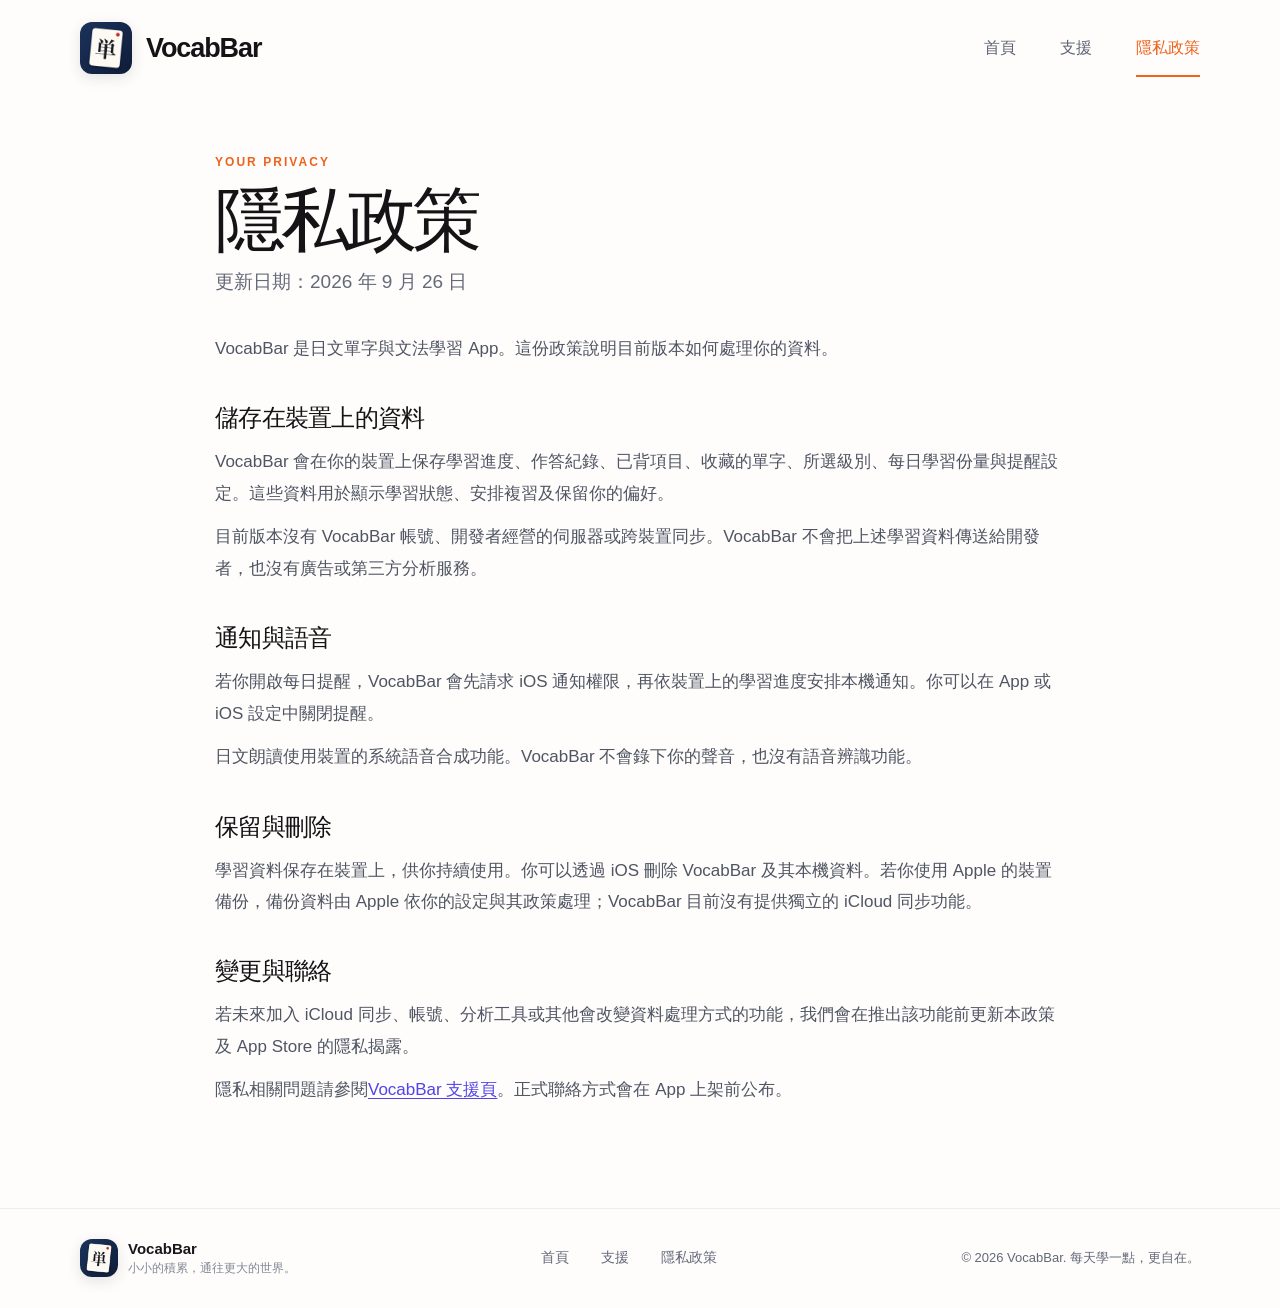
==== privacy.html @ 60f8bab7 "feat(site): add VocabBar public website" ====
<!doctype html>
<html lang="zh-Hant">
<head>
  <meta charset="utf-8">
  <meta name="viewport" content="width=device-width, initial-scale=1">
  <meta name="theme-color" content="#fffaf5">
  <meta name="description" content="VocabBar 隱私政策：了解學習資料、通知與語音如何處理。">
  <title>隱私政策｜VocabBar</title>
  <link rel="icon" href="assets/icon.png" type="image/png">
  <link rel="stylesheet" href="styles.css">
</head>
<body>
  <header class="site-header wrap"><a class="brand" href="./" aria-label="VocabBar 首頁"><img src="assets/icon.png" width="52" height="52" alt=""><span>VocabBar</span></a><nav class="desktop-nav" aria-label="主選單"><a href="./">首頁</a><a href="support.html">支援</a><a class="active" aria-current="page" href="privacy.html">隱私政策</a></nav><details class="mobile-nav"><summary aria-label="開啟選單"><span></span><span></span><span></span></summary><nav aria-label="主選單"><a href="./">首頁</a><a href="support.html">支援</a><a aria-current="page" href="privacy.html">隱私政策</a></nav></details></header>
  <main class="content-page wrap"><div class="page-heading"><span class="eyebrow">YOUR PRIVACY</span><h1>隱私政策</h1><p>更新日期：2026 年 9 月 26 日</p></div><article class="policy"><p>VocabBar 是日文單字與文法學習 App。這份政策說明目前版本如何處理你的資料。</p>
    <h2>儲存在裝置上的資料</h2><p>VocabBar 會在你的裝置上保存學習進度、作答紀錄、已背項目、收藏的單字、所選級別、每日學習份量與提醒設定。這些資料用於顯示學習狀態、安排複習及保留你的偏好。</p><p>目前版本沒有 VocabBar 帳號、開發者經營的伺服器或跨裝置同步。VocabBar 不會把上述學習資料傳送給開發者，也沒有廣告或第三方分析服務。</p>
    <h2>通知與語音</h2><p>若你開啟每日提醒，VocabBar 會先請求 iOS 通知權限，再依裝置上的學習進度安排本機通知。你可以在 App 或 iOS 設定中關閉提醒。</p><p>日文朗讀使用裝置的系統語音合成功能。VocabBar 不會錄下你的聲音，也沒有語音辨識功能。</p>
    <h2>保留與刪除</h2><p>學習資料保存在裝置上，供你持續使用。你可以透過 iOS 刪除 VocabBar 及其本機資料。若你使用 Apple 的裝置備份，備份資料由 Apple 依你的設定與其政策處理；VocabBar 目前沒有提供獨立的 iCloud 同步功能。</p>
    <h2>變更與聯絡</h2><p>若未來加入 iCloud 同步、帳號、分析工具或其他會改變資料處理方式的功能，我們會在推出該功能前更新本政策及 App Store 的隱私揭露。</p><p>隱私相關問題請參閱<a href="support.html">VocabBar 支援頁</a>。正式聯絡方式會在 App 上架前公布。</p>
  </article></main>
  <footer class="site-footer"><div class="wrap footer-inner"><div class="footer-brand"><img src="assets/icon.png" width="38" height="38" alt=""><div><strong>VocabBar</strong><small>小小的積累，通往更大的世界。</small></div></div><nav aria-label="頁尾選單"><a href="./">首頁</a><a href="support.html">支援</a><a href="privacy.html">隱私政策</a></nav><small>© 2026 VocabBar. 每天學一點，更自在。</small></div></footer>
</body>
</html>
---- styles.css ----
:root{font-family:-apple-system,BlinkMacSystemFont,"Noto Sans TC","PingFang TC","Microsoft JhengHei",sans-serif;color:#141417;background:#fffdfb;font-synthesis:none}*{box-sizing:border-box}html{scroll-behavior:smooth}body{margin:0;min-width:320px}a{color:inherit;text-decoration:none}a:focus-visible,summary:focus-visible{outline:3px solid #695cff;outline-offset:4px;border-radius:8px}.wrap{width:min(1120px,calc(100% - 48px));margin-inline:auto}.site-header{height:96px;display:flex;align-items:center;justify-content:space-between;position:relative;z-index:5}.brand{display:flex;align-items:center;gap:14px;font-size:27px;font-weight:800;letter-spacing:-.04em}.brand img,.footer-brand img{border-radius:12px;box-shadow:0 4px 14px #172e4b20}.desktop-nav{height:100%;display:flex;align-items:center;gap:44px;color:#5e6473;font-size:16px}.desktop-nav a{height:100%;display:flex;align-items:center;position:relative}.desktop-nav a:hover,.desktop-nav a.active{color:#ed631e}.desktop-nav a.active:after{content:"";position:absolute;bottom:19px;height:2px;background:#ed631e;left:0;right:0}.mobile-nav{display:none}.hero{min-height:515px;display:grid;grid-template-columns:1fr 1fr;align-items:center;gap:30px;position:relative}.hero:before{content:"";position:absolute;z-index:-1;width:520px;height:380px;left:-190px;top:35px;border-radius:48% 45% 42% 55%;background:radial-gradient(circle at center,#fff0df 0%,#fff8ef 55%,transparent 72%)}.hero-copy{padding:20px 0 36px 34px}.hero h1{font-size:clamp(48px,5.6vw,76px);line-height:1.17;letter-spacing:-.07em;margin:0 0 22px;font-weight:850}.hero-copy p{font-size:clamp(18px,2vw,24px);color:#626674;margin:0 0 36px}.status{display:inline-flex;color:#db5918;background:#ffebda;border-radius:999px;padding:12px 21px;font-weight:700}.hero-art{height:430px;position:relative;display:flex;align-items:center;justify-content:center}.stack-card{width:min(90%,365px);height:365px;border-radius:28px;position:absolute}.stack-card--back{background:#fff3e9;border:1px solid #f8d8c4;transform:translate(17px,14px) rotate(7deg)}.stack-card--front{background:linear-gradient(145deg,#ffa96c 0%,#fa7e27 60%,#ed6518 100%);box-shadow:0 24px 42px #d46b2e30;transform:rotate(5deg);color:white;text-align:center;padding:38px 24px 22px;display:flex;flex-direction:column;align-items:center;overflow:hidden}.card-orb{position:absolute;right:-20px;top:-55px;width:145px;height:145px;border-radius:50%;background:#ffffff20}.card-level{font-size:16px}.card-kanji{font-family:"Yu Mincho","Hiragino Mincho ProN",serif;font-size:82px;line-height:1.2;margin-top:8px;font-weight:500}.card-reading{font-family:"Yu Mincho","Hiragino Mincho ProN",serif;font-size:25px}.card-meaning{font-size:18px;margin-top:3px}.example{width:100%;background:white;color:#16171b;border-radius:17px;margin-top:auto;padding:14px 17px;text-align:left;display:flex;flex-direction:column;gap:3px;box-shadow:0 4px 12px #d8672130}.example strong{font-size:19px}.example span{color:#686b74;font-size:16px}.quick-links{display:grid;grid-template-columns:1fr 1fr;gap:22px;padding-bottom:54px}.link-card{min-height:202px;border-radius:23px;padding:28px;display:flex;gap:24px;transition:transform .2s,box-shadow .2s}.link-card:hover{transform:translateY(-4px);box-shadow:0 12px 25px #2b264218}.link-card--support{background:linear-gradient(115deg,#fff7f0,#fff0e5)}.link-card--privacy{background:linear-gradient(115deg,#f3f4ff,#eaedff)}.link-card>span:last-child{display:flex;flex-direction:column;align-items:flex-start}.card-icon{flex:none;width:70px;height:70px;border-radius:20px;display:grid;place-items:center;color:white;font-size:31px;font-weight:800;line-height:1}.link-card--support .card-icon{background:linear-gradient(145deg,#ffaf74,#fa7830)}.link-card--privacy .card-icon{background:linear-gradient(145deg,#8476ff,#4b43ed)}.link-card strong{font-size:25px;line-height:1.3}.link-card small{font-size:17px;line-height:1.5;color:#5d6270;margin:9px 0 15px}.link-card em{font-size:17px;font-style:normal;font-weight:700;margin-top:auto}.link-card--support em{color:#e85f1b}.link-card--privacy em{color:#493de8}.site-footer{border-top:1px solid #ededee}.footer-inner{min-height:99px;display:flex;align-items:center;justify-content:space-between;gap:25px;color:#626879}.footer-brand{display:flex;align-items:center;gap:10px;color:#16171b}.footer-brand div{display:flex;flex-direction:column;gap:3px}.footer-brand strong{font-size:15px}.footer-brand small{font-size:12px;color:#818796}.site-footer nav{display:flex;gap:32px;font-size:14px}.site-footer nav a:hover{color:#ed631e}.footer-inner>small{font-size:13px}.content-page{max-width:850px;min-height:calc(100vh - 196px);padding-top:56px;padding-bottom:90px}.page-heading{margin-bottom:38px}.eyebrow{color:#ed631e;font-size:12px;font-weight:800;letter-spacing:.17em}.page-heading h1{font-size:clamp(48px,6vw,70px);letter-spacing:-.06em;margin:12px 0 10px;line-height:1.1}.page-heading p{font-size:19px;color:#646a79;margin:0}.faq-list{display:grid;gap:12px}.faq{border:1px solid #e5e6eb;border-radius:17px;background:linear-gradient(135deg,#fff,#fafafc);box-shadow:0 5px 16px #14141706}.faq summary{list-style:none;cursor:pointer;font-size:19px;font-weight:700;padding:23px 55px 23px 25px;position:relative}.faq summary::-webkit-details-marker{display:none}.faq summary:after{content:"⌄";position:absolute;right:25px;top:19px;font-size:27px;color:#656b77;transition:transform .2s}.faq[open] summary:after{transform:rotate(180deg)}.faq p{margin:0;padding:0 25px 24px;color:#5f6471;line-height:1.75}.contact-panel{display:flex;align-items:center;gap:22px;border:1px solid #d6dbff;background:linear-gradient(120deg,#f7f8ff,#fff);border-radius:17px;padding:25px;margin-top:24px}.contact-icon{width:54px;height:54px;flex:none;border-radius:14px;display:grid;place-items:center;background:#e7e9ff;font-size:27px}.contact-panel h2,.report-note h2{font-size:20px;margin:0 0 5px}.contact-panel p{color:#676c79;line-height:1.55;margin:0}.report-note{margin-top:46px}.report-note p,.policy p{line-height:1.85;color:#4f5563}.report-note a,.policy a{color:#5144e8;text-decoration:underline;text-underline-offset:3px}.policy{font-size:17px}.policy h2{font-size:24px;margin:38px 0 7px;letter-spacing:-.03em}.policy p{margin:12px 0}.sr-only{position:absolute;width:1px;height:1px;padding:0;margin:-1px;overflow:hidden;clip:rect(0,0,0,0);white-space:nowrap;border:0}@media(max-width:760px){.wrap{width:min(100% - 40px,550px)}.site-header{height:82px}.brand{font-size:22px;gap:10px}.brand img{width:42px;height:42px}.desktop-nav{display:none}.mobile-nav{display:block;position:relative}.mobile-nav summary{list-style:none;width:44px;height:44px;display:flex;flex-direction:column;justify-content:center;align-items:center;gap:6px;cursor:pointer}.mobile-nav summary::-webkit-details-marker{display:none}.mobile-nav summary span{width:22px;height:2px;background:#343a48;border-radius:2px}.mobile-nav nav{position:absolute;top:51px;right:0;min-width:170px;padding:7px;background:#fff;border:1px solid #e7e7ec;border-radius:15px;box-shadow:0 14px 28px #171b2b20;display:grid}.mobile-nav nav a{padding:12px 16px;border-radius:9px}.mobile-nav nav a:hover,.mobile-nav nav a[aria-current]{background:#fff0e5;color:#db5918}.hero{display:flex;flex-direction:column;align-items:stretch;gap:0;min-height:0}.hero-copy{padding:52px 0 0}.hero h1{font-size:clamp(48px,11vw,64px)}.hero-copy p{font-size:19px;line-height:1.5;margin-bottom:20px}.hero-art{height:430px}.stack-card{height:330px;width:min(77vw,330px)}.stack-card--front{padding:29px 21px 18px}.card-kanji{font-size:75px}.quick-links{grid-template-columns:1fr;gap:15px;padding-bottom:44px}.link-card{min-height:160px;padding:23px;gap:17px}.card-icon{width:58px;height:58px;font-size:26px;border-radius:16px}.link-card strong{font-size:20px}.link-card small{font-size:15px}.link-card em{font-size:15px}.footer-inner{padding:24px 0;flex-direction:column;align-items:flex-start;gap:20px}.site-footer nav{gap:22px}.content-page{padding-top:38px;padding-bottom:65px;min-height:0}.page-heading{margin-bottom:27px}.page-heading h1{font-size:52px}.page-heading p{font-size:18px}.faq summary{font-size:17px;padding:20px 50px 20px 18px}.faq summary:after{right:18px;top:15px}.faq p{padding:0 18px 20px;font-size:15px}.contact-panel{padding:17px;gap:15px}.contact-icon{width:48px;height:48px}.contact-panel p{font-size:14px}.policy{font-size:16px}.policy h2{font-size:22px}}@media(prefers-reduced-motion:reduce){html{scroll-behavior:auto}.link-card,.faq summary:after{transition:none}}
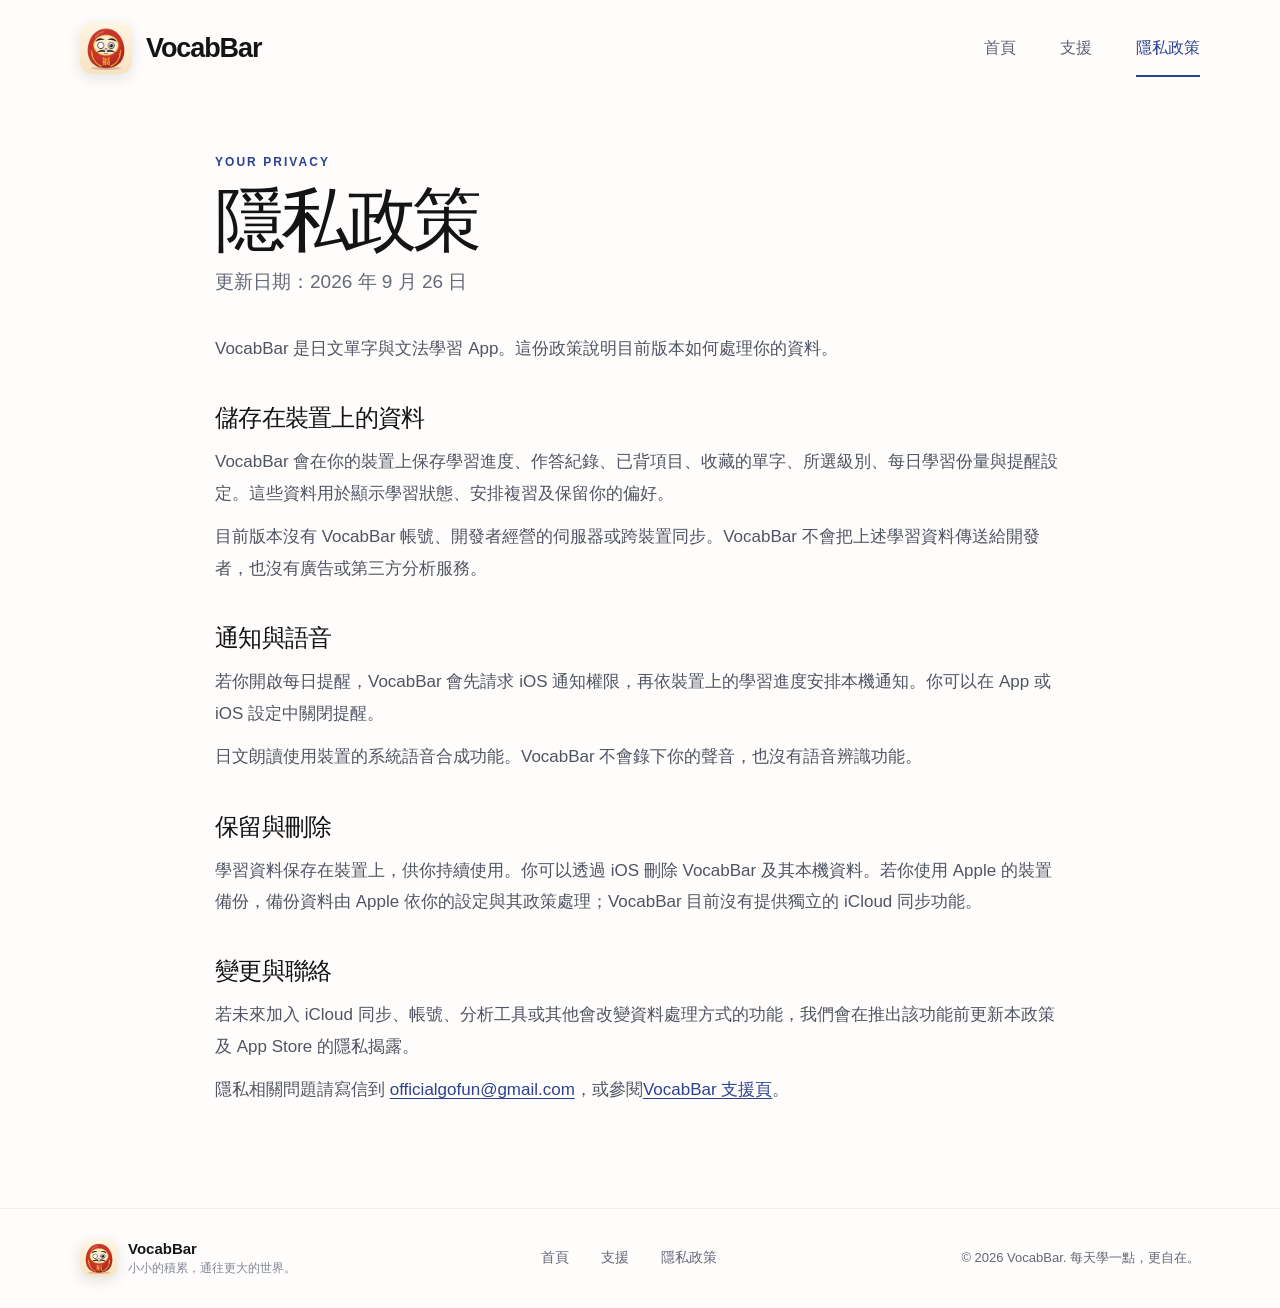
==== commit 03e4b1b6: "feat(site): add the support contact email Co-Authored-By: Claude Opus 5.5 <noreply@anthropic.com>" ====
--- a/privacy.html
+++ b/privacy.html
@@ -15,7 +15,7 @@
     <h2>儲存在裝置上的資料</h2><p>VocabBar 會在你的裝置上保存學習進度、作答紀錄、已背項目、收藏的單字、所選級別、每日學習份量與提醒設定。這些資料用於顯示學習狀態、安排複習及保留你的偏好。</p><p>目前版本沒有 VocabBar 帳號、開發者經營的伺服器或跨裝置同步。VocabBar 不會把上述學習資料傳送給開發者，也沒有廣告或第三方分析服務。</p>
     <h2>通知與語音</h2><p>若你開啟每日提醒，VocabBar 會先請求 iOS 通知權限，再依裝置上的學習進度安排本機通知。你可以在 App 或 iOS 設定中關閉提醒。</p><p>日文朗讀使用裝置的系統語音合成功能。VocabBar 不會錄下你的聲音，也沒有語音辨識功能。</p>
     <h2>保留與刪除</h2><p>學習資料保存在裝置上，供你持續使用。你可以透過 iOS 刪除 VocabBar 及其本機資料。若你使用 Apple 的裝置備份，備份資料由 Apple 依你的設定與其政策處理；VocabBar 目前沒有提供獨立的 iCloud 同步功能。</p>
-    <h2>變更與聯絡</h2><p>若未來加入 iCloud 同步、帳號、分析工具或其他會改變資料處理方式的功能，我們會在推出該功能前更新本政策及 App Store 的隱私揭露。</p><p>隱私相關問題請參閱<a href="support.html">VocabBar 支援頁</a>。正式聯絡方式會在 App 上架前公布。</p>
+    <h2>變更與聯絡</h2><p>若未來加入 iCloud 同步、帳號、分析工具或其他會改變資料處理方式的功能，我們會在推出該功能前更新本政策及 App Store 的隱私揭露。</p><p>隱私相關問題請寫信到 <a href="mailto:officialgofun@gmail.com">officialgofun@gmail.com</a>，或參閱<a href="support.html">VocabBar 支援頁</a>。</p>
   </article></main>
   <footer class="site-footer"><div class="wrap footer-inner"><div class="footer-brand"><img src="assets/icon.png" width="38" height="38" alt=""><div><strong>VocabBar</strong><small>小小的積累，通往更大的世界。</small></div></div><nav aria-label="頁尾選單"><a href="./">首頁</a><a href="support.html">支援</a><a href="privacy.html">隱私政策</a></nav><small>© 2026 VocabBar. 每天學一點，更自在。</small></div></footer>
 </body>
--- a/styles.css
+++ b/styles.css
@@ -1 +1,21 @@
-:root{font-family:-apple-system,BlinkMacSystemFont,"Noto Sans TC","PingFang TC","Microsoft JhengHei",sans-serif;color:#141417;background:#fffdfb;font-synthesis:none}*{box-sizing:border-box}html{scroll-behavior:smooth}body{margin:0;min-width:320px}a{color:inherit;text-decoration:none}a:focus-visible,summary:focus-visible{outline:3px solid #695cff;outline-offset:4px;border-radius:8px}.wrap{width:min(1120px,calc(100% - 48px));margin-inline:auto}.site-header{height:96px;display:flex;align-items:center;justify-content:space-between;position:relative;z-index:5}.brand{display:flex;align-items:center;gap:14px;font-size:27px;font-weight:800;letter-spacing:-.04em}.brand img,.footer-brand img{border-radius:12px;box-shadow:0 4px 14px #172e4b20}.desktop-nav{height:100%;display:flex;align-items:center;gap:44px;color:#5e6473;font-size:16px}.desktop-nav a{height:100%;display:flex;align-items:center;position:relative}.desktop-nav a:hover,.desktop-nav a.active{color:#ed631e}.desktop-nav a.active:after{content:"";position:absolute;bottom:19px;height:2px;background:#ed631e;left:0;right:0}.mobile-nav{display:none}.hero{min-height:515px;display:grid;grid-template-columns:1fr 1fr;align-items:center;gap:30px;position:relative}.hero:before{content:"";position:absolute;z-index:-1;width:520px;height:380px;left:-190px;top:35px;border-radius:48% 45% 42% 55%;background:radial-gradient(circle at center,#fff0df 0%,#fff8ef 55%,transparent 72%)}.hero-copy{padding:20px 0 36px 34px}.hero h1{font-size:clamp(48px,5.6vw,76px);line-height:1.17;letter-spacing:-.07em;margin:0 0 22px;font-weight:850}.hero-copy p{font-size:clamp(18px,2vw,24px);color:#626674;margin:0 0 36px}.status{display:inline-flex;color:#db5918;background:#ffebda;border-radius:999px;padding:12px 21px;font-weight:700}.hero-art{height:430px;position:relative;display:flex;align-items:center;justify-content:center}.stack-card{width:min(90%,365px);height:365px;border-radius:28px;position:absolute}.stack-card--back{background:#fff3e9;border:1px solid #f8d8c4;transform:translate(17px,14px) rotate(7deg)}.stack-card--front{background:linear-gradient(145deg,#ffa96c 0%,#fa7e27 60%,#ed6518 100%);box-shadow:0 24px 42px #d46b2e30;transform:rotate(5deg);color:white;text-align:center;padding:38px 24px 22px;display:flex;flex-direction:column;align-items:center;overflow:hidden}.card-orb{position:absolute;right:-20px;top:-55px;width:145px;height:145px;border-radius:50%;background:#ffffff20}.card-level{font-size:16px}.card-kanji{font-family:"Yu Mincho","Hiragino Mincho ProN",serif;font-size:82px;line-height:1.2;margin-top:8px;font-weight:500}.card-reading{font-family:"Yu Mincho","Hiragino Mincho ProN",serif;font-size:25px}.card-meaning{font-size:18px;margin-top:3px}.example{width:100%;background:white;color:#16171b;border-radius:17px;margin-top:auto;padding:14px 17px;text-align:left;display:flex;flex-direction:column;gap:3px;box-shadow:0 4px 12px #d8672130}.example strong{font-size:19px}.example span{color:#686b74;font-size:16px}.quick-links{display:grid;grid-template-columns:1fr 1fr;gap:22px;padding-bottom:54px}.link-card{min-height:202px;border-radius:23px;padding:28px;display:flex;gap:24px;transition:transform .2s,box-shadow .2s}.link-card:hover{transform:translateY(-4px);box-shadow:0 12px 25px #2b264218}.link-card--support{background:linear-gradient(115deg,#fff7f0,#fff0e5)}.link-card--privacy{background:linear-gradient(115deg,#f3f4ff,#eaedff)}.link-card>span:last-child{display:flex;flex-direction:column;align-items:flex-start}.card-icon{flex:none;width:70px;height:70px;border-radius:20px;display:grid;place-items:center;color:white;font-size:31px;font-weight:800;line-height:1}.link-card--support .card-icon{background:linear-gradient(145deg,#ffaf74,#fa7830)}.link-card--privacy .card-icon{background:linear-gradient(145deg,#8476ff,#4b43ed)}.link-card strong{font-size:25px;line-height:1.3}.link-card small{font-size:17px;line-height:1.5;color:#5d6270;margin:9px 0 15px}.link-card em{font-size:17px;font-style:normal;font-weight:700;margin-top:auto}.link-card--support em{color:#e85f1b}.link-card--privacy em{color:#493de8}.site-footer{border-top:1px solid #ededee}.footer-inner{min-height:99px;display:flex;align-items:center;justify-content:space-between;gap:25px;color:#626879}.footer-brand{display:flex;align-items:center;gap:10px;color:#16171b}.footer-brand div{display:flex;flex-direction:column;gap:3px}.footer-brand strong{font-size:15px}.footer-brand small{font-size:12px;color:#818796}.site-footer nav{display:flex;gap:32px;font-size:14px}.site-footer nav a:hover{color:#ed631e}.footer-inner>small{font-size:13px}.content-page{max-width:850px;min-height:calc(100vh - 196px);padding-top:56px;padding-bottom:90px}.page-heading{margin-bottom:38px}.eyebrow{color:#ed631e;font-size:12px;font-weight:800;letter-spacing:.17em}.page-heading h1{font-size:clamp(48px,6vw,70px);letter-spacing:-.06em;margin:12px 0 10px;line-height:1.1}.page-heading p{font-size:19px;color:#646a79;margin:0}.faq-list{display:grid;gap:12px}.faq{border:1px solid #e5e6eb;border-radius:17px;background:linear-gradient(135deg,#fff,#fafafc);box-shadow:0 5px 16px #14141706}.faq summary{list-style:none;cursor:pointer;font-size:19px;font-weight:700;padding:23px 55px 23px 25px;position:relative}.faq summary::-webkit-details-marker{display:none}.faq summary:after{content:"⌄";position:absolute;right:25px;top:19px;font-size:27px;color:#656b77;transition:transform .2s}.faq[open] summary:after{transform:rotate(180deg)}.faq p{margin:0;padding:0 25px 24px;color:#5f6471;line-height:1.75}.contact-panel{display:flex;align-items:center;gap:22px;border:1px solid #d6dbff;background:linear-gradient(120deg,#f7f8ff,#fff);border-radius:17px;padding:25px;margin-top:24px}.contact-icon{width:54px;height:54px;flex:none;border-radius:14px;display:grid;place-items:center;background:#e7e9ff;font-size:27px}.contact-panel h2,.report-note h2{font-size:20px;margin:0 0 5px}.contact-panel p{color:#676c79;line-height:1.55;margin:0}.report-note{margin-top:46px}.report-note p,.policy p{line-height:1.85;color:#4f5563}.report-note a,.policy a{color:#5144e8;text-decoration:underline;text-underline-offset:3px}.policy{font-size:17px}.policy h2{font-size:24px;margin:38px 0 7px;letter-spacing:-.03em}.policy p{margin:12px 0}.sr-only{position:absolute;width:1px;height:1px;padding:0;margin:-1px;overflow:hidden;clip:rect(0,0,0,0);white-space:nowrap;border:0}@media(max-width:760px){.wrap{width:min(100% - 40px,550px)}.site-header{height:82px}.brand{font-size:22px;gap:10px}.brand img{width:42px;height:42px}.desktop-nav{display:none}.mobile-nav{display:block;position:relative}.mobile-nav summary{list-style:none;width:44px;height:44px;display:flex;flex-direction:column;justify-content:center;align-items:center;gap:6px;cursor:pointer}.mobile-nav summary::-webkit-details-marker{display:none}.mobile-nav summary span{width:22px;height:2px;background:#343a48;border-radius:2px}.mobile-nav nav{position:absolute;top:51px;right:0;min-width:170px;padding:7px;background:#fff;border:1px solid #e7e7ec;border-radius:15px;box-shadow:0 14px 28px #171b2b20;display:grid}.mobile-nav nav a{padding:12px 16px;border-radius:9px}.mobile-nav nav a:hover,.mobile-nav nav a[aria-current]{background:#fff0e5;color:#db5918}.hero{display:flex;flex-direction:column;align-items:stretch;gap:0;min-height:0}.hero-copy{padding:52px 0 0}.hero h1{font-size:clamp(48px,11vw,64px)}.hero-copy p{font-size:19px;line-height:1.5;margin-bottom:20px}.hero-art{height:430px}.stack-card{height:330px;width:min(77vw,330px)}.stack-card--front{padding:29px 21px 18px}.card-kanji{font-size:75px}.quick-links{grid-template-columns:1fr;gap:15px;padding-bottom:44px}.link-card{min-height:160px;padding:23px;gap:17px}.card-icon{width:58px;height:58px;font-size:26px;border-radius:16px}.link-card strong{font-size:20px}.link-card small{font-size:15px}.link-card em{font-size:15px}.footer-inner{padding:24px 0;flex-direction:column;align-items:flex-start;gap:20px}.site-footer nav{gap:22px}.content-page{padding-top:38px;padding-bottom:65px;min-height:0}.page-heading{margin-bottom:27px}.page-heading h1{font-size:52px}.page-heading p{font-size:18px}.faq summary{font-size:17px;padding:20px 50px 20px 18px}.faq summary:after{right:18px;top:15px}.faq p{padding:0 18px 20px;font-size:15px}.contact-panel{padding:17px;gap:15px}.contact-icon{width:48px;height:48px}.contact-panel p{font-size:14px}.policy{font-size:16px}.policy h2{font-size:22px}}@media(prefers-reduced-motion:reduce){html{scroll-behavior:auto}.link-card,.faq summary:after{transition:none}}
+:root{font-family:-apple-system,BlinkMacSystemFont,"Noto Sans TC","PingFang TC","Microsoft JhengHei",sans-serif;color:#141417;background:#fffdfb;font-synthesis:none}*{box-sizing:border-box}html{scroll-behavior:smooth}body{margin:0;min-width:320px}a{color:inherit;text-decoration:none}a:focus-visible,summary:focus-visible{outline:3px solid #2c4291;outline-offset:4px;border-radius:8px}.wrap{width:min(1120px,calc(100% - 48px));margin-inline:auto}.site-header{height:96px;display:flex;align-items:center;justify-content:space-between;position:relative;z-index:5}.brand{display:flex;align-items:center;gap:14px;font-size:27px;font-weight:800;letter-spacing:-.04em}.brand img,.footer-brand img{border-radius:12px;box-shadow:0 4px 14px #172e4b20}.desktop-nav{height:100%;display:flex;align-items:center;gap:44px;color:#5e6473;font-size:16px}.desktop-nav a{height:100%;display:flex;align-items:center;position:relative}.desktop-nav a:hover,.desktop-nav a.active{color:#2c4291}.desktop-nav a.active:after{content:"";position:absolute;bottom:19px;height:2px;background:#2c4291;left:0;right:0}.mobile-nav{display:none}.hero{min-height:515px;display:grid;grid-template-columns:1fr 1fr;align-items:center;gap:30px;position:relative}.hero:before{content:"";position:absolute;z-index:-1;width:520px;height:380px;left:-190px;top:35px;border-radius:48% 45% 42% 55%;background:radial-gradient(circle at center,#e9edfa 0%,#f4f6fd 55%,transparent 72%)}.hero-copy{padding:20px 0 36px 34px}.hero h1{font-size:clamp(48px,5.6vw,76px);line-height:1.17;letter-spacing:-.07em;margin:0 0 22px;font-weight:850}.hero-copy p{font-size:clamp(18px,2vw,24px);color:#626674;margin:0 0 36px}.status{display:inline-flex;color:#2c4291;background:#e9edfa;border-radius:999px;padding:12px 21px;font-weight:700}.hero-art{height:430px;position:relative;display:flex;align-items:center;justify-content:center}.stack-card{width:min(90%,365px);height:365px;border-radius:28px;position:absolute}.stack-card--back{background:#e9edfa;border:1px solid #cfd8f3;transform:translate(17px,14px) rotate(7deg)}.stack-card--front{background:linear-gradient(180deg,#2c4291 0%,#22347a 100%);box-shadow:0 24px 42px #22347a40;transform:rotate(5deg);color:white;text-align:center;padding:38px 24px 22px;display:flex;flex-direction:column;align-items:center;overflow:hidden}.card-orb{position:absolute;right:-20px;top:-55px;width:145px;height:145px;border-radius:50%;background:#ffffff20}.card-level{font-size:16px;color:#d5dcf5}.card-kanji{font-family:"Yu Mincho","Hiragino Mincho ProN",serif;font-size:82px;line-height:1.2;margin-top:8px;font-weight:500}.card-reading{font-family:"Yu Mincho","Hiragino Mincho ProN",serif;font-size:25px}.card-meaning{font-size:18px;margin-top:3px}.example{width:100%;background:white;color:#16171b;border-radius:17px;margin-top:auto;padding:14px 17px;text-align:left;display:flex;flex-direction:column;gap:3px;box-shadow:0 4px 12px #17255c30}.example strong{font-size:19px}.example span{color:#686b74;font-size:16px}.shots{display:grid;grid-template-columns:repeat(4,1fr);gap:20px;padding:10px 0 56px}.shots img{width:100%;height:auto;display:block;border-radius:24px;border:1px solid #e5e6eb;box-shadow:0 10px 26px #17255c14}.quick-links{display:grid;grid-template-columns:1fr 1fr;gap:22px;padding-bottom:54px}.link-card{min-height:202px;border-radius:23px;padding:28px;display:flex;gap:24px;transition:transform .2s,box-shadow .2s}.link-card:hover{transform:translateY(-4px);box-shadow:0 12px 25px #2b264218}.link-card--support{background:linear-gradient(115deg,#f5f7fd,#e9edfa)}.link-card--privacy{background:linear-gradient(115deg,#f7f8fa,#eef0f4)}.link-card>span:last-child{display:flex;flex-direction:column;align-items:flex-start}.card-icon{flex:none;width:70px;height:70px;border-radius:20px;display:grid;place-items:center;color:white;font-size:31px;font-weight:800;line-height:1}.link-card--support .card-icon{background:linear-gradient(180deg,#2c4291,#22347a)}.link-card--privacy .card-icon{background:linear-gradient(180deg,#565d6d,#3f4654)}.link-card strong{font-size:25px;line-height:1.3}.link-card small{font-size:17px;line-height:1.5;color:#5d6270;margin:9px 0 15px}.link-card em{font-size:17px;font-style:normal;font-weight:700;margin-top:auto}.link-card--support em{color:#2c4291}.link-card--privacy em{color:#3f4654}.site-footer{border-top:1px solid #ededee}.footer-inner{min-height:99px;display:flex;align-items:center;justify-content:space-between;gap:25px;color:#626879}.footer-brand{display:flex;align-items:center;gap:10px;color:#16171b}.footer-brand div{display:flex;flex-direction:column;gap:3px}.footer-brand strong{font-size:15px}.footer-brand small{font-size:12px;color:#818796}.site-footer nav{display:flex;gap:32px;font-size:14px}.site-footer nav a:hover{color:#2c4291}.footer-inner>small{font-size:13px}.content-page{max-width:850px;min-height:calc(100vh - 196px);padding-top:56px;padding-bottom:90px}.page-heading{margin-bottom:38px}.eyebrow{color:#2c4291;font-size:12px;font-weight:800;letter-spacing:.17em}.page-heading h1{font-size:clamp(48px,6vw,70px);letter-spacing:-.06em;margin:12px 0 10px;line-height:1.1}.page-heading p{font-size:19px;color:#646a79;margin:0}.faq-list{display:grid;gap:12px}.faq{border:1px solid #e5e6eb;border-radius:17px;background:linear-gradient(135deg,#fff,#fafafc);box-shadow:0 5px 16px #14141706}.faq summary{list-style:none;cursor:pointer;font-size:19px;font-weight:700;padding:23px 55px 23px 25px;position:relative}.faq summary::-webkit-details-marker{display:none}.faq summary:after{content:"⌄";position:absolute;right:25px;top:19px;font-size:27px;color:#656b77;transition:transform .2s}.faq[open] summary:after{transform:rotate(180deg)}.faq p{margin:0;padding:0 25px 24px;color:#5f6471;line-height:1.75}.contact-panel{display:flex;align-items:center;gap:22px;border:1px solid #d6dbff;background:linear-gradient(120deg,#f7f8ff,#fff);border-radius:17px;padding:25px;margin-top:24px}.contact-icon{width:54px;height:54px;flex:none;border-radius:14px;display:grid;place-items:center;background:#e7e9ff;font-size:27px}.contact-panel h2,.report-note h2{font-size:20px;margin:0 0 5px}.contact-panel p{color:#676c79;line-height:1.55;margin:0}.report-note{margin-top:46px}.report-note p,.policy p{line-height:1.85;color:#4f5563}.report-note a,.policy a,.contact-panel a{color:#2c4291;text-decoration:underline;text-underline-offset:3px}.policy{font-size:17px}.policy h2{font-size:24px;margin:38px 0 7px;letter-spacing:-.03em}.policy p{margin:12px 0}.sr-only{position:absolute;width:1px;height:1px;padding:0;margin:-1px;overflow:hidden;clip:rect(0,0,0,0);white-space:nowrap;border:0}@media(max-width:760px){.wrap{width:min(100% - 40px,550px)}.site-header{height:82px}.brand{font-size:22px;gap:10px}.brand img{width:42px;height:42px}.desktop-nav{display:none}.mobile-nav{display:block;position:relative}.mobile-nav summary{list-style:none;width:44px;height:44px;display:flex;flex-direction:column;justify-content:center;align-items:center;gap:6px;cursor:pointer}.mobile-nav summary::-webkit-details-marker{display:none}.mobile-nav summary span{width:22px;height:2px;background:#343a48;border-radius:2px}.mobile-nav nav{position:absolute;top:51px;right:0;min-width:170px;padding:7px;background:#fff;border:1px solid #e7e7ec;border-radius:15px;box-shadow:0 14px 28px #171b2b20;display:grid}.mobile-nav nav a{padding:12px 16px;border-radius:9px}.mobile-nav nav a:hover,.mobile-nav nav a[aria-current]{background:#e9edfa;color:#2c4291}.hero{display:flex;flex-direction:column;align-items:stretch;gap:0;min-height:0}.hero-copy{padding:52px 0 0}.hero h1{font-size:clamp(48px,11vw,64px)}.hero-copy p{font-size:19px;line-height:1.5;margin-bottom:20px}.hero-art{height:430px}.stack-card{height:330px;width:min(77vw,330px)}.stack-card--front{padding:29px 21px 18px}.card-kanji{font-size:75px}.shots{grid-template-columns:repeat(2,1fr);gap:14px;padding:0 0 40px}.shots img{border-radius:18px}.quick-links{grid-template-columns:1fr;gap:15px;padding-bottom:44px}.link-card{min-height:160px;padding:23px;gap:17px}.card-icon{width:58px;height:58px;font-size:26px;border-radius:16px}.link-card strong{font-size:20px}.link-card small{font-size:15px}.link-card em{font-size:15px}.footer-inner{padding:24px 0;flex-direction:column;align-items:flex-start;gap:20px}.site-footer nav{gap:22px}.content-page{padding-top:38px;padding-bottom:65px;min-height:0}.page-heading{margin-bottom:27px}.page-heading h1{font-size:52px}.page-heading p{font-size:18px}.faq summary{font-size:17px;padding:20px 50px 20px 18px}.faq summary:after{right:18px;top:15px}.faq p{padding:0 18px 20px;font-size:15px}.contact-panel{padding:17px;gap:15px}.contact-icon{width:48px;height:48px}.contact-panel p{font-size:14px}.policy{font-size:16px}.policy h2{font-size:22px}}@media(prefers-reduced-motion:reduce){html{scroll-behavior:auto}.link-card,.faq summary:after{transition:none}}
+@keyframes rise{from{opacity:0;translate:0 26px}to{opacity:1;translate:0 0}}
+@keyframes card-in{from{opacity:0;transform:rotate(13deg) translateY(46px)}to{opacity:1;transform:rotate(5deg) translateY(0)}}
+@keyframes card-float{0%,100%{transform:rotate(5deg) translateY(0)}50%{transform:rotate(4deg) translateY(-9px)}}
+@keyframes back-in{from{opacity:0;transform:translate(17px,50px) rotate(13deg)}to{opacity:1;transform:translate(17px,14px) rotate(7deg)}}
+@keyframes back-float{0%,100%{transform:translate(17px,14px) rotate(7deg)}50%{transform:translate(19px,9px) rotate(7.6deg)}}
+@keyframes stamp-in{from{opacity:0;transform:rotate(-30deg) scale(1.9)}60%{opacity:1;transform:rotate(-12deg) scale(.94)}to{opacity:1;transform:rotate(-14deg) scale(1)}}
+@keyframes wobble{0%{rotate:0deg}25%{rotate:-11deg}50%{rotate:8deg}75%{rotate:-4deg}100%{rotate:0deg}}
+@keyframes wobble-again{0%{rotate:0deg}25%{rotate:-11deg}50%{rotate:8deg}75%{rotate:-4deg}100%{rotate:0deg}}
+.hero-copy>*{animation:rise .6s cubic-bezier(.2,.7,.2,1) both}
+.hero-copy>h1{animation-delay:.05s}.hero-copy>p{animation-delay:.18s}.hero-copy>.status{animation-delay:.3s}
+.stack-card--back{animation:back-in .7s cubic-bezier(.2,.7,.2,1) .1s both,back-float 7s ease-in-out 1s infinite}
+.stack-card--front{animation:card-in .7s cubic-bezier(.2,.7,.2,1) .18s both,card-float 6s ease-in-out 1s infinite}
+.stamp{position:absolute;top:20px;right:20px;width:64px;height:64px;border-radius:50%;display:grid;place-items:center;background:#fffffff0;color:#c8372d;border:4px solid #c8372d;font-family:"Yu Mincho","Hiragino Mincho ProN",serif;font-size:30px;font-weight:700;transform:rotate(-14deg);animation:stamp-in .5s cubic-bezier(.3,1.4,.5,1) 1.15s both}
+.brand img{transform-origin:50% 85%;animation:wobble .9s ease-in-out 1.6s both}
+.brand:hover img{animation:wobble-again .8s ease-in-out}
+.shots img{transition:transform .25s ease,box-shadow .25s ease}
+.shots img:hover{transform:translateY(-6px);box-shadow:0 18px 34px #17255c26}
+@supports (animation-timeline:view()){.shots img{animation:rise linear both;animation-timeline:view();animation-range:entry 0% entry 55%}.shots img:nth-child(2){animation-range:entry 8% entry 63%}.shots img:nth-child(3){animation-range:entry 16% entry 71%}.shots img:nth-child(4){animation-range:entry 24% entry 79%}}
+@media(max-width:760px){.stamp{width:54px;height:54px;font-size:25px;top:16px;right:16px}}
+@media(prefers-reduced-motion:reduce){.hero-copy>*,.stack-card--back,.stack-card--front,.stamp,.brand img,.brand:hover img,.shots img{animation:none}.shots img{transition:none}}
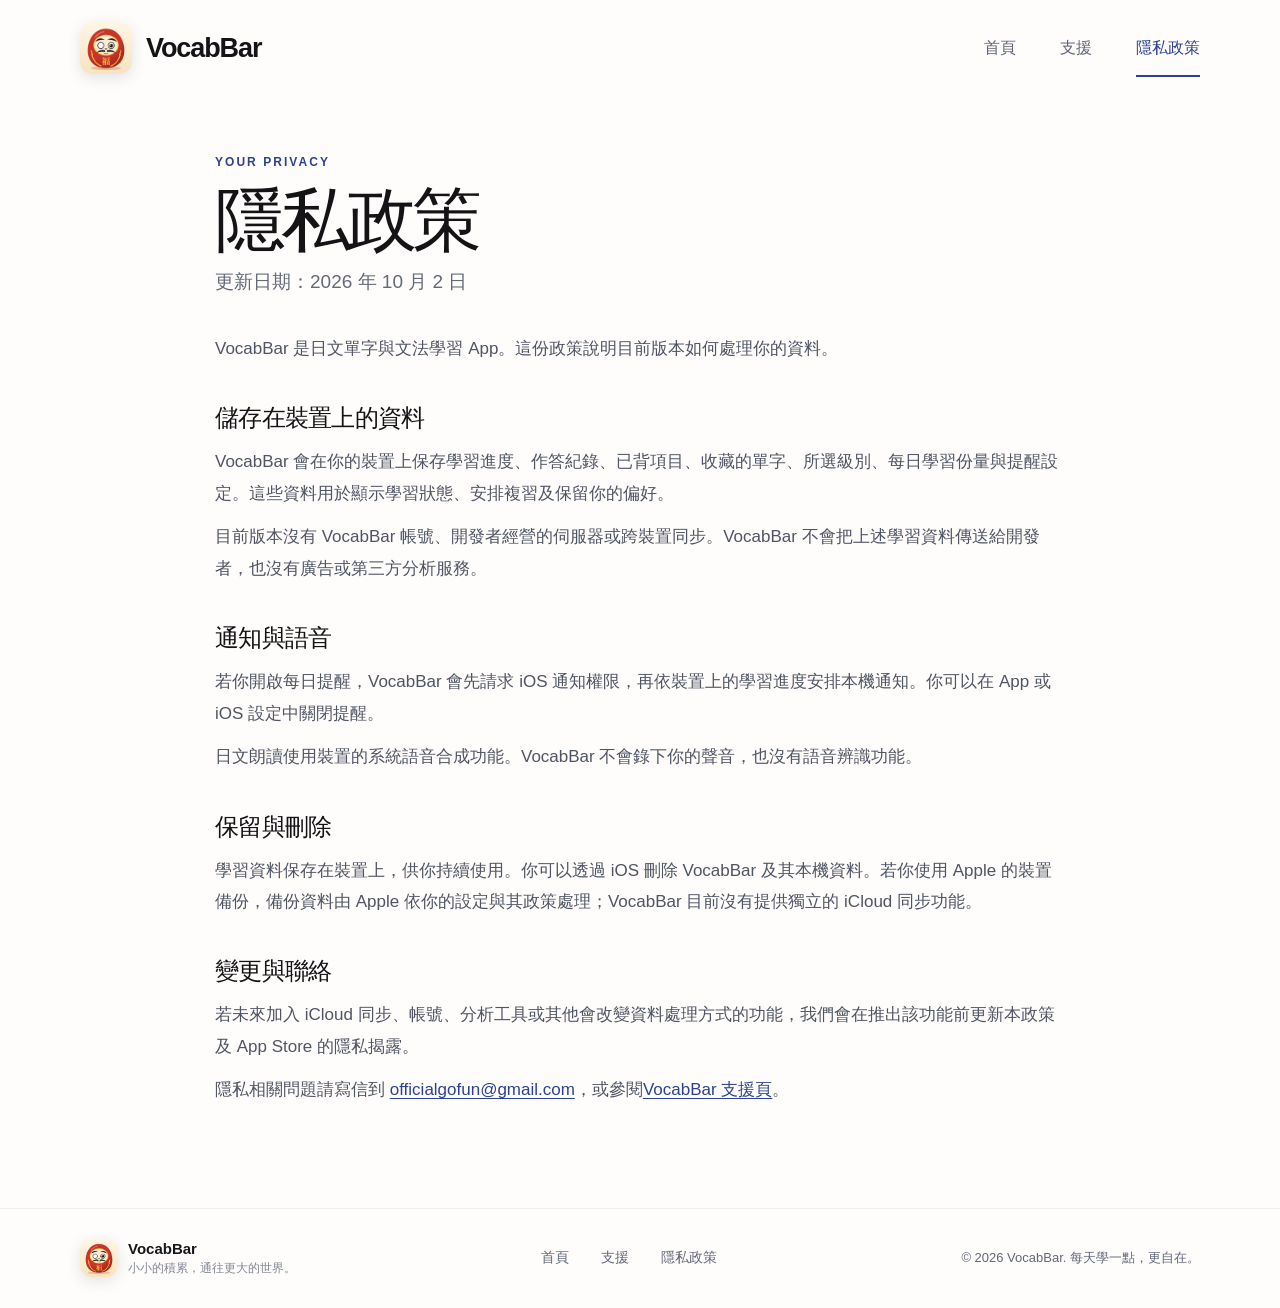
==== commit c0f4c9c5: "chore(site): refresh app screens and the policy date before publishing Co-Authored-By: Claude Opus 5" ====
--- a/privacy.html
+++ b/privacy.html
@@ -11,7 +11,7 @@
 </head>
 <body>
   <header class="site-header wrap"><a class="brand" href="./" aria-label="VocabBar 首頁"><img src="assets/icon.png" width="52" height="52" alt=""><span>VocabBar</span></a><nav class="desktop-nav" aria-label="主選單"><a href="./">首頁</a><a href="support.html">支援</a><a class="active" aria-current="page" href="privacy.html">隱私政策</a></nav><details class="mobile-nav"><summary aria-label="開啟選單"><span></span><span></span><span></span></summary><nav aria-label="主選單"><a href="./">首頁</a><a href="support.html">支援</a><a aria-current="page" href="privacy.html">隱私政策</a></nav></details></header>
-  <main class="content-page wrap"><div class="page-heading"><span class="eyebrow">YOUR PRIVACY</span><h1>隱私政策</h1><p>更新日期：2026 年 9 月 26 日</p></div><article class="policy"><p>VocabBar 是日文單字與文法學習 App。這份政策說明目前版本如何處理你的資料。</p>
+  <main class="content-page wrap"><div class="page-heading"><span class="eyebrow">YOUR PRIVACY</span><h1>隱私政策</h1><p>更新日期：2026 年 10 月 2 日</p></div><article class="policy"><p>VocabBar 是日文單字與文法學習 App。這份政策說明目前版本如何處理你的資料。</p>
     <h2>儲存在裝置上的資料</h2><p>VocabBar 會在你的裝置上保存學習進度、作答紀錄、已背項目、收藏的單字、所選級別、每日學習份量與提醒設定。這些資料用於顯示學習狀態、安排複習及保留你的偏好。</p><p>目前版本沒有 VocabBar 帳號、開發者經營的伺服器或跨裝置同步。VocabBar 不會把上述學習資料傳送給開發者，也沒有廣告或第三方分析服務。</p>
     <h2>通知與語音</h2><p>若你開啟每日提醒，VocabBar 會先請求 iOS 通知權限，再依裝置上的學習進度安排本機通知。你可以在 App 或 iOS 設定中關閉提醒。</p><p>日文朗讀使用裝置的系統語音合成功能。VocabBar 不會錄下你的聲音，也沒有語音辨識功能。</p>
     <h2>保留與刪除</h2><p>學習資料保存在裝置上，供你持續使用。你可以透過 iOS 刪除 VocabBar 及其本機資料。若你使用 Apple 的裝置備份，備份資料由 Apple 依你的設定與其政策處理；VocabBar 目前沒有提供獨立的 iCloud 同步功能。</p>
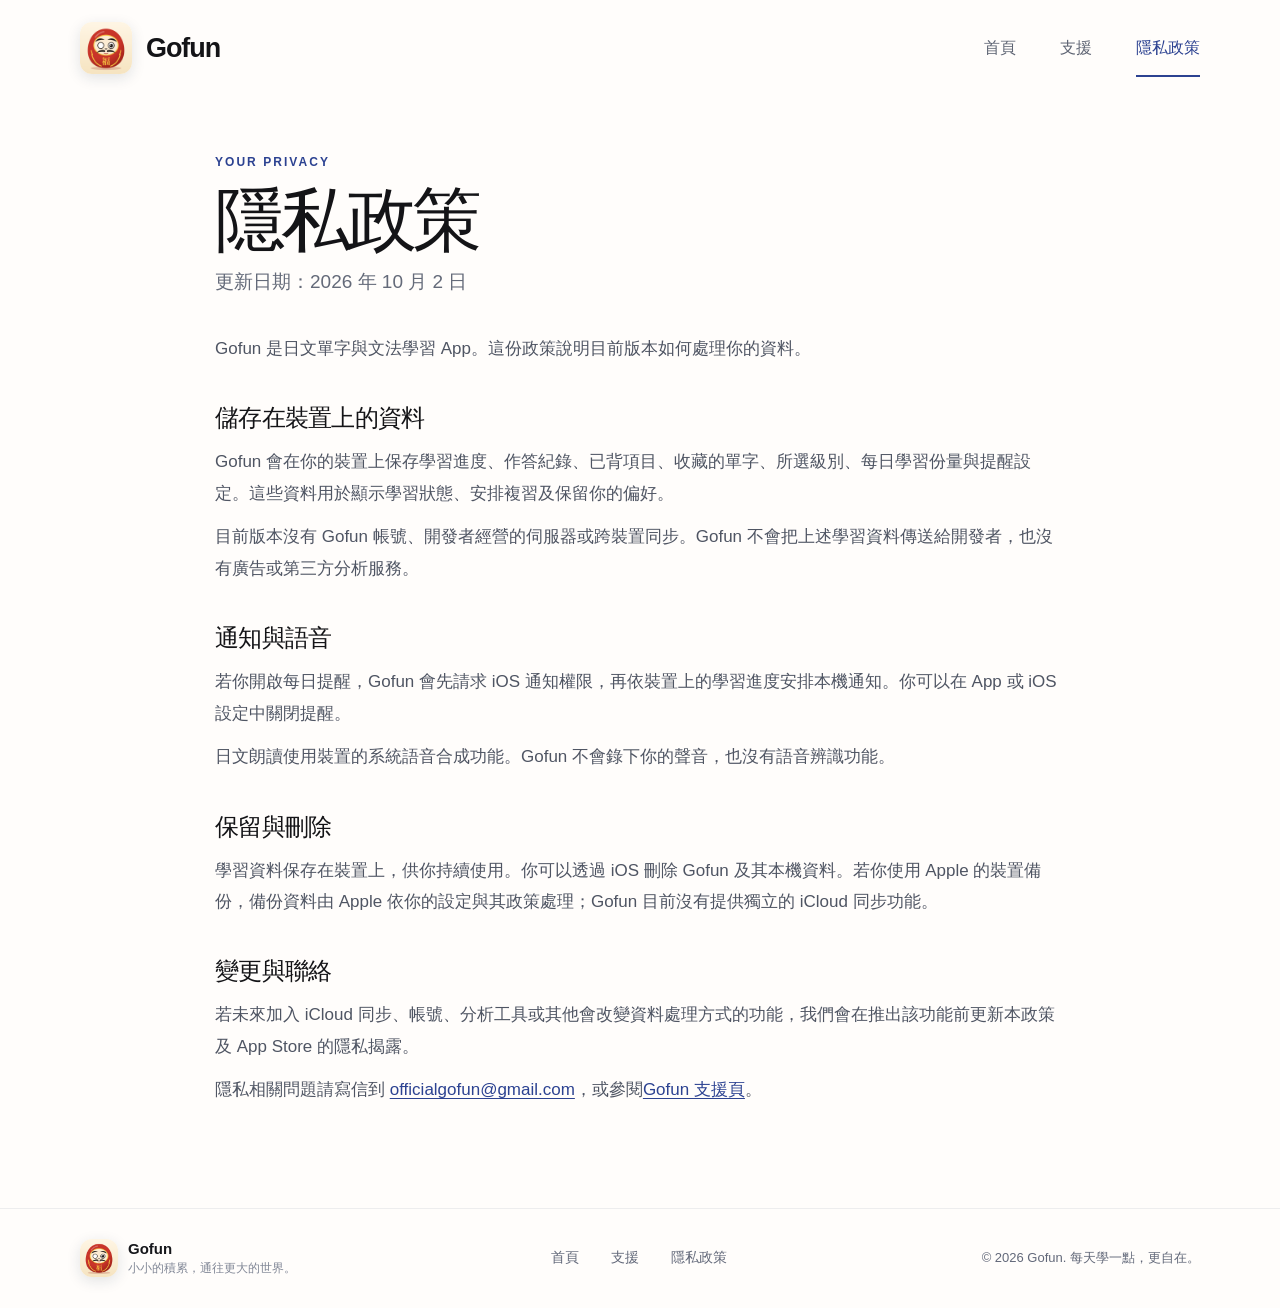
==== commit 7472d111: "feat(site): rename the product to Gofun Co-Authored-By: Claude Opus 5.5 <noreply@anthropic.com>" ====
--- a/privacy.html
+++ b/privacy.html
@@ -4,19 +4,19 @@
   <meta charset="utf-8">
   <meta name="viewport" content="width=device-width, initial-scale=1">
   <meta name="theme-color" content="#fffaf5">
-  <meta name="description" content="VocabBar 隱私政策：了解學習資料、通知與語音如何處理。">
-  <title>隱私政策｜VocabBar</title>
+  <meta name="description" content="Gofun 隱私政策：了解學習資料、通知與語音如何處理。">
+  <title>隱私政策｜Gofun</title>
   <link rel="icon" href="assets/icon.png" type="image/png">
   <link rel="stylesheet" href="styles.css">
 </head>
 <body>
-  <header class="site-header wrap"><a class="brand" href="./" aria-label="VocabBar 首頁"><img src="assets/icon.png" width="52" height="52" alt=""><span>VocabBar</span></a><nav class="desktop-nav" aria-label="主選單"><a href="./">首頁</a><a href="support.html">支援</a><a class="active" aria-current="page" href="privacy.html">隱私政策</a></nav><details class="mobile-nav"><summary aria-label="開啟選單"><span></span><span></span><span></span></summary><nav aria-label="主選單"><a href="./">首頁</a><a href="support.html">支援</a><a aria-current="page" href="privacy.html">隱私政策</a></nav></details></header>
-  <main class="content-page wrap"><div class="page-heading"><span class="eyebrow">YOUR PRIVACY</span><h1>隱私政策</h1><p>更新日期：2026 年 10 月 2 日</p></div><article class="policy"><p>VocabBar 是日文單字與文法學習 App。這份政策說明目前版本如何處理你的資料。</p>
-    <h2>儲存在裝置上的資料</h2><p>VocabBar 會在你的裝置上保存學習進度、作答紀錄、已背項目、收藏的單字、所選級別、每日學習份量與提醒設定。這些資料用於顯示學習狀態、安排複習及保留你的偏好。</p><p>目前版本沒有 VocabBar 帳號、開發者經營的伺服器或跨裝置同步。VocabBar 不會把上述學習資料傳送給開發者，也沒有廣告或第三方分析服務。</p>
-    <h2>通知與語音</h2><p>若你開啟每日提醒，VocabBar 會先請求 iOS 通知權限，再依裝置上的學習進度安排本機通知。你可以在 App 或 iOS 設定中關閉提醒。</p><p>日文朗讀使用裝置的系統語音合成功能。VocabBar 不會錄下你的聲音，也沒有語音辨識功能。</p>
-    <h2>保留與刪除</h2><p>學習資料保存在裝置上，供你持續使用。你可以透過 iOS 刪除 VocabBar 及其本機資料。若你使用 Apple 的裝置備份，備份資料由 Apple 依你的設定與其政策處理；VocabBar 目前沒有提供獨立的 iCloud 同步功能。</p>
-    <h2>變更與聯絡</h2><p>若未來加入 iCloud 同步、帳號、分析工具或其他會改變資料處理方式的功能，我們會在推出該功能前更新本政策及 App Store 的隱私揭露。</p><p>隱私相關問題請寫信到 <a href="mailto:officialgofun@gmail.com">officialgofun@gmail.com</a>，或參閱<a href="support.html">VocabBar 支援頁</a>。</p>
+  <header class="site-header wrap"><a class="brand" href="./" aria-label="Gofun 首頁"><img src="assets/icon.png" width="52" height="52" alt=""><span>Gofun</span></a><nav class="desktop-nav" aria-label="主選單"><a href="./">首頁</a><a href="support.html">支援</a><a class="active" aria-current="page" href="privacy.html">隱私政策</a></nav><details class="mobile-nav"><summary aria-label="開啟選單"><span></span><span></span><span></span></summary><nav aria-label="主選單"><a href="./">首頁</a><a href="support.html">支援</a><a aria-current="page" href="privacy.html">隱私政策</a></nav></details></header>
+  <main class="content-page wrap"><div class="page-heading"><span class="eyebrow">YOUR PRIVACY</span><h1>隱私政策</h1><p>更新日期：2026 年 10 月 2 日</p></div><article class="policy"><p>Gofun 是日文單字與文法學習 App。這份政策說明目前版本如何處理你的資料。</p>
+    <h2>儲存在裝置上的資料</h2><p>Gofun 會在你的裝置上保存學習進度、作答紀錄、已背項目、收藏的單字、所選級別、每日學習份量與提醒設定。這些資料用於顯示學習狀態、安排複習及保留你的偏好。</p><p>目前版本沒有 Gofun 帳號、開發者經營的伺服器或跨裝置同步。Gofun 不會把上述學習資料傳送給開發者，也沒有廣告或第三方分析服務。</p>
+    <h2>通知與語音</h2><p>若你開啟每日提醒，Gofun 會先請求 iOS 通知權限，再依裝置上的學習進度安排本機通知。你可以在 App 或 iOS 設定中關閉提醒。</p><p>日文朗讀使用裝置的系統語音合成功能。Gofun 不會錄下你的聲音，也沒有語音辨識功能。</p>
+    <h2>保留與刪除</h2><p>學習資料保存在裝置上，供你持續使用。你可以透過 iOS 刪除 Gofun 及其本機資料。若你使用 Apple 的裝置備份，備份資料由 Apple 依你的設定與其政策處理；Gofun 目前沒有提供獨立的 iCloud 同步功能。</p>
+    <h2>變更與聯絡</h2><p>若未來加入 iCloud 同步、帳號、分析工具或其他會改變資料處理方式的功能，我們會在推出該功能前更新本政策及 App Store 的隱私揭露。</p><p>隱私相關問題請寫信到 <a href="mailto:officialgofun@gmail.com">officialgofun@gmail.com</a>，或參閱<a href="support.html">Gofun 支援頁</a>。</p>
   </article></main>
-  <footer class="site-footer"><div class="wrap footer-inner"><div class="footer-brand"><img src="assets/icon.png" width="38" height="38" alt=""><div><strong>VocabBar</strong><small>小小的積累，通往更大的世界。</small></div></div><nav aria-label="頁尾選單"><a href="./">首頁</a><a href="support.html">支援</a><a href="privacy.html">隱私政策</a></nav><small>© 2026 VocabBar. 每天學一點，更自在。</small></div></footer>
+  <footer class="site-footer"><div class="wrap footer-inner"><div class="footer-brand"><img src="assets/icon.png" width="38" height="38" alt=""><div><strong>Gofun</strong><small>小小的積累，通往更大的世界。</small></div></div><nav aria-label="頁尾選單"><a href="./">首頁</a><a href="support.html">支援</a><a href="privacy.html">隱私政策</a></nav><small>© 2026 Gofun. 每天學一點，更自在。</small></div></footer>
 </body>
 </html>
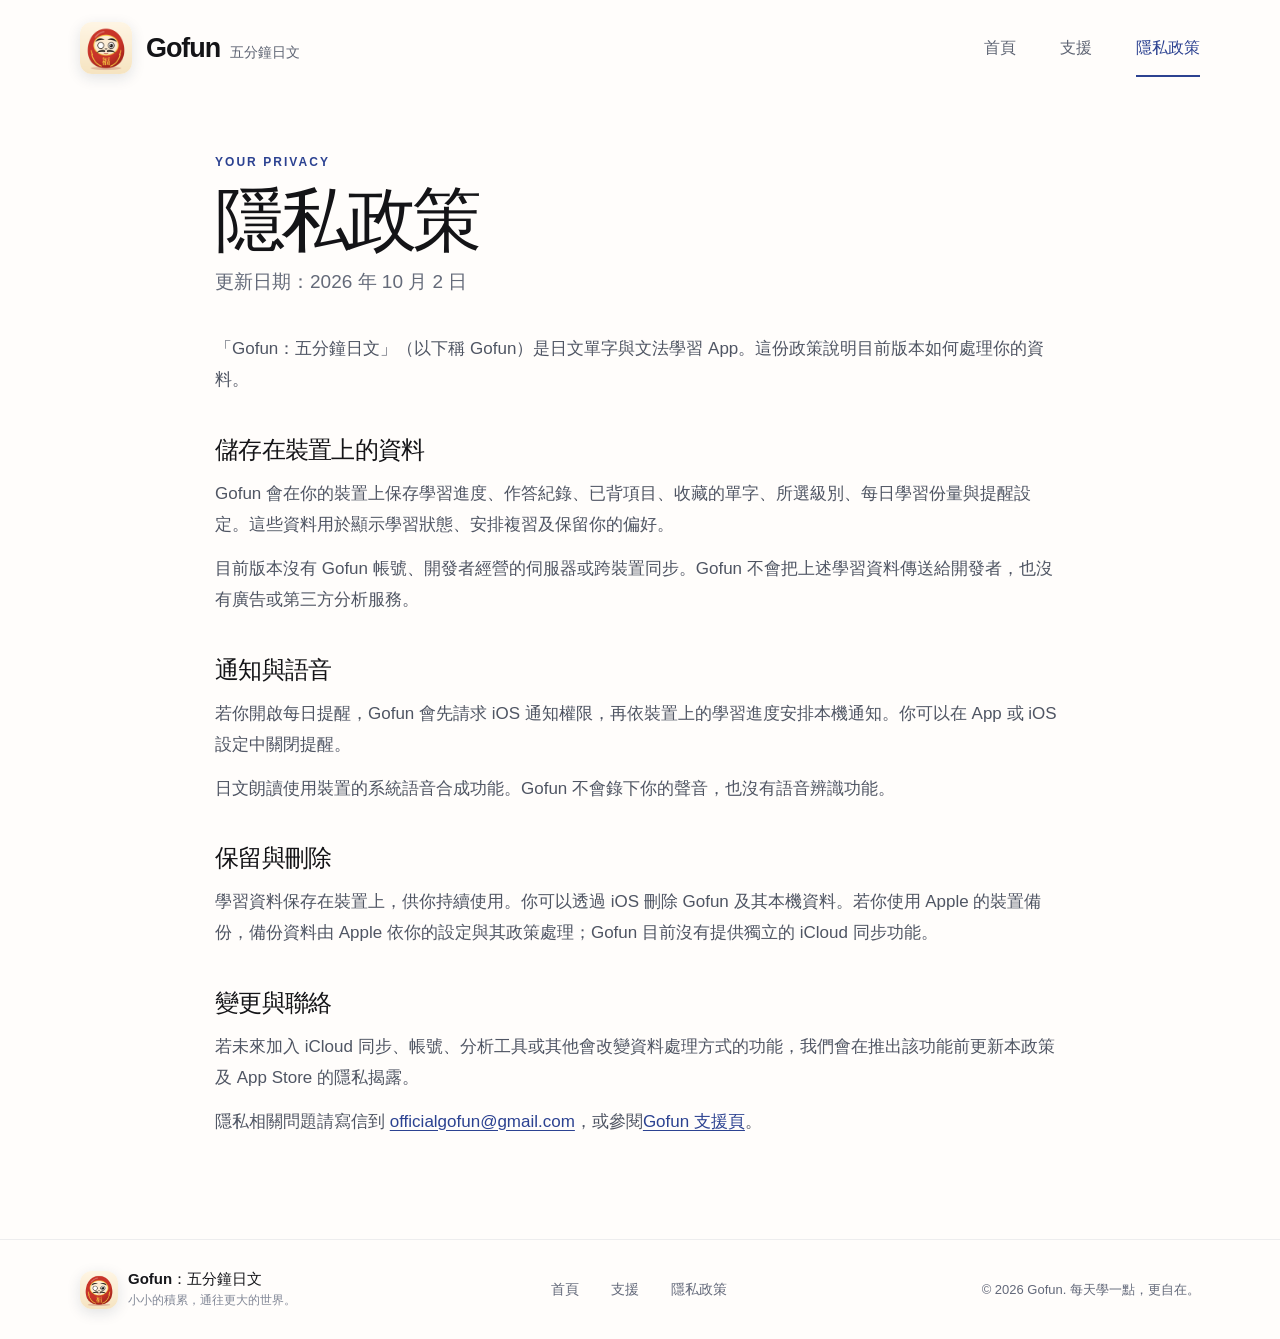
==== commit 688b6687: "feat(site): show the full name Gofun：五分鐘日文 Co-Authored-By: Claude Opus 5.5 <noreply@anthropic.com>" ====
--- a/privacy.html
+++ b/privacy.html
@@ -4,19 +4,19 @@
   <meta charset="utf-8">
   <meta name="viewport" content="width=device-width, initial-scale=1">
   <meta name="theme-color" content="#fffaf5">
-  <meta name="description" content="Gofun 隱私政策：了解學習資料、通知與語音如何處理。">
-  <title>隱私政策｜Gofun</title>
+  <meta name="description" content="Gofun：五分鐘日文的隱私政策：了解學習資料、通知與語音如何處理。">
+  <title>隱私政策｜Gofun：五分鐘日文</title>
   <link rel="icon" href="assets/icon.png" type="image/png">
   <link rel="stylesheet" href="styles.css">
 </head>
 <body>
-  <header class="site-header wrap"><a class="brand" href="./" aria-label="Gofun 首頁"><img src="assets/icon.png" width="52" height="52" alt=""><span>Gofun</span></a><nav class="desktop-nav" aria-label="主選單"><a href="./">首頁</a><a href="support.html">支援</a><a class="active" aria-current="page" href="privacy.html">隱私政策</a></nav><details class="mobile-nav"><summary aria-label="開啟選單"><span></span><span></span><span></span></summary><nav aria-label="主選單"><a href="./">首頁</a><a href="support.html">支援</a><a aria-current="page" href="privacy.html">隱私政策</a></nav></details></header>
-  <main class="content-page wrap"><div class="page-heading"><span class="eyebrow">YOUR PRIVACY</span><h1>隱私政策</h1><p>更新日期：2026 年 10 月 2 日</p></div><article class="policy"><p>Gofun 是日文單字與文法學習 App。這份政策說明目前版本如何處理你的資料。</p>
+  <header class="site-header wrap"><a class="brand" href="./" aria-label="Gofun 首頁"><img src="assets/icon.png" width="52" height="52" alt=""><span>Gofun<small>五分鐘日文</small></span></a><nav class="desktop-nav" aria-label="主選單"><a href="./">首頁</a><a href="support.html">支援</a><a class="active" aria-current="page" href="privacy.html">隱私政策</a></nav><details class="mobile-nav"><summary aria-label="開啟選單"><span></span><span></span><span></span></summary><nav aria-label="主選單"><a href="./">首頁</a><a href="support.html">支援</a><a aria-current="page" href="privacy.html">隱私政策</a></nav></details></header>
+  <main class="content-page wrap"><div class="page-heading"><span class="eyebrow">YOUR PRIVACY</span><h1>隱私政策</h1><p>更新日期：2026 年 10 月 2 日</p></div><article class="policy"><p>「Gofun：五分鐘日文」（以下稱 Gofun）是日文單字與文法學習 App。這份政策說明目前版本如何處理你的資料。</p>
     <h2>儲存在裝置上的資料</h2><p>Gofun 會在你的裝置上保存學習進度、作答紀錄、已背項目、收藏的單字、所選級別、每日學習份量與提醒設定。這些資料用於顯示學習狀態、安排複習及保留你的偏好。</p><p>目前版本沒有 Gofun 帳號、開發者經營的伺服器或跨裝置同步。Gofun 不會把上述學習資料傳送給開發者，也沒有廣告或第三方分析服務。</p>
     <h2>通知與語音</h2><p>若你開啟每日提醒，Gofun 會先請求 iOS 通知權限，再依裝置上的學習進度安排本機通知。你可以在 App 或 iOS 設定中關閉提醒。</p><p>日文朗讀使用裝置的系統語音合成功能。Gofun 不會錄下你的聲音，也沒有語音辨識功能。</p>
     <h2>保留與刪除</h2><p>學習資料保存在裝置上，供你持續使用。你可以透過 iOS 刪除 Gofun 及其本機資料。若你使用 Apple 的裝置備份，備份資料由 Apple 依你的設定與其政策處理；Gofun 目前沒有提供獨立的 iCloud 同步功能。</p>
     <h2>變更與聯絡</h2><p>若未來加入 iCloud 同步、帳號、分析工具或其他會改變資料處理方式的功能，我們會在推出該功能前更新本政策及 App Store 的隱私揭露。</p><p>隱私相關問題請寫信到 <a href="mailto:officialgofun@gmail.com">officialgofun@gmail.com</a>，或參閱<a href="support.html">Gofun 支援頁</a>。</p>
   </article></main>
-  <footer class="site-footer"><div class="wrap footer-inner"><div class="footer-brand"><img src="assets/icon.png" width="38" height="38" alt=""><div><strong>Gofun</strong><small>小小的積累，通往更大的世界。</small></div></div><nav aria-label="頁尾選單"><a href="./">首頁</a><a href="support.html">支援</a><a href="privacy.html">隱私政策</a></nav><small>© 2026 Gofun. 每天學一點，更自在。</small></div></footer>
+  <footer class="site-footer"><div class="wrap footer-inner"><div class="footer-brand"><img src="assets/icon.png" width="38" height="38" alt=""><div><strong>Gofun：五分鐘日文</strong><small>小小的積累，通往更大的世界。</small></div></div><nav aria-label="頁尾選單"><a href="./">首頁</a><a href="support.html">支援</a><a href="privacy.html">隱私政策</a></nav><small>© 2026 Gofun. 每天學一點，更自在。</small></div></footer>
 </body>
 </html>
--- a/styles.css
+++ b/styles.css
@@ -1,4 +1,4 @@
-:root{font-family:-apple-system,BlinkMacSystemFont,"Noto Sans TC","PingFang TC","Microsoft JhengHei",sans-serif;color:#141417;background:#fffdfb;font-synthesis:none}*{box-sizing:border-box}html{scroll-behavior:smooth}body{margin:0;min-width:320px}a{color:inherit;text-decoration:none}a:focus-visible,summary:focus-visible{outline:3px solid #2c4291;outline-offset:4px;border-radius:8px}.wrap{width:min(1120px,calc(100% - 48px));margin-inline:auto}.site-header{height:96px;display:flex;align-items:center;justify-content:space-between;position:relative;z-index:5}.brand{display:flex;align-items:center;gap:14px;font-size:27px;font-weight:800;letter-spacing:-.04em}.brand img,.footer-brand img{border-radius:12px;box-shadow:0 4px 14px #172e4b20}.desktop-nav{height:100%;display:flex;align-items:center;gap:44px;color:#5e6473;font-size:16px}.desktop-nav a{height:100%;display:flex;align-items:center;position:relative}.desktop-nav a:hover,.desktop-nav a.active{color:#2c4291}.desktop-nav a.active:after{content:"";position:absolute;bottom:19px;height:2px;background:#2c4291;left:0;right:0}.mobile-nav{display:none}.hero{min-height:515px;display:grid;grid-template-columns:1fr 1fr;align-items:center;gap:30px;position:relative}.hero:before{content:"";position:absolute;z-index:-1;width:520px;height:380px;left:-190px;top:35px;border-radius:48% 45% 42% 55%;background:radial-gradient(circle at center,#e9edfa 0%,#f4f6fd 55%,transparent 72%)}.hero-copy{padding:20px 0 36px 34px}.hero h1{font-size:clamp(48px,5.6vw,76px);line-height:1.17;letter-spacing:-.07em;margin:0 0 22px;font-weight:850}.hero-copy p{font-size:clamp(18px,2vw,24px);color:#626674;margin:0 0 36px}.status{display:inline-flex;color:#2c4291;background:#e9edfa;border-radius:999px;padding:12px 21px;font-weight:700}.hero-art{height:430px;position:relative;display:flex;align-items:center;justify-content:center}.stack-card{width:min(90%,365px);height:365px;border-radius:28px;position:absolute}.stack-card--back{background:#e9edfa;border:1px solid #cfd8f3;transform:translate(17px,14px) rotate(7deg)}.stack-card--front{background:linear-gradient(180deg,#2c4291 0%,#22347a 100%);box-shadow:0 24px 42px #22347a40;transform:rotate(5deg);color:white;text-align:center;padding:38px 24px 22px;display:flex;flex-direction:column;align-items:center;overflow:hidden}.card-orb{position:absolute;right:-20px;top:-55px;width:145px;height:145px;border-radius:50%;background:#ffffff20}.card-level{font-size:16px;color:#d5dcf5}.card-kanji{font-family:"Yu Mincho","Hiragino Mincho ProN",serif;font-size:82px;line-height:1.2;margin-top:8px;font-weight:500}.card-reading{font-family:"Yu Mincho","Hiragino Mincho ProN",serif;font-size:25px}.card-meaning{font-size:18px;margin-top:3px}.example{width:100%;background:white;color:#16171b;border-radius:17px;margin-top:auto;padding:14px 17px;text-align:left;display:flex;flex-direction:column;gap:3px;box-shadow:0 4px 12px #17255c30}.example strong{font-size:19px}.example span{color:#686b74;font-size:16px}.shots{display:grid;grid-template-columns:repeat(4,1fr);gap:20px;padding:10px 0 56px}.shots img{width:100%;height:auto;display:block;border-radius:24px;border:1px solid #e5e6eb;box-shadow:0 10px 26px #17255c14}.quick-links{display:grid;grid-template-columns:1fr 1fr;gap:22px;padding-bottom:54px}.link-card{min-height:202px;border-radius:23px;padding:28px;display:flex;gap:24px;transition:transform .2s,box-shadow .2s}.link-card:hover{transform:translateY(-4px);box-shadow:0 12px 25px #2b264218}.link-card--support{background:linear-gradient(115deg,#f5f7fd,#e9edfa)}.link-card--privacy{background:linear-gradient(115deg,#f7f8fa,#eef0f4)}.link-card>span:last-child{display:flex;flex-direction:column;align-items:flex-start}.card-icon{flex:none;width:70px;height:70px;border-radius:20px;display:grid;place-items:center;color:white;font-size:31px;font-weight:800;line-height:1}.link-card--support .card-icon{background:linear-gradient(180deg,#2c4291,#22347a)}.link-card--privacy .card-icon{background:linear-gradient(180deg,#565d6d,#3f4654)}.link-card strong{font-size:25px;line-height:1.3}.link-card small{font-size:17px;line-height:1.5;color:#5d6270;margin:9px 0 15px}.link-card em{font-size:17px;font-style:normal;font-weight:700;margin-top:auto}.link-card--support em{color:#2c4291}.link-card--privacy em{color:#3f4654}.site-footer{border-top:1px solid #ededee}.footer-inner{min-height:99px;display:flex;align-items:center;justify-content:space-between;gap:25px;color:#626879}.footer-brand{display:flex;align-items:center;gap:10px;color:#16171b}.footer-brand div{display:flex;flex-direction:column;gap:3px}.footer-brand strong{font-size:15px}.footer-brand small{font-size:12px;color:#818796}.site-footer nav{display:flex;gap:32px;font-size:14px}.site-footer nav a:hover{color:#2c4291}.footer-inner>small{font-size:13px}.content-page{max-width:850px;min-height:calc(100vh - 196px);padding-top:56px;padding-bottom:90px}.page-heading{margin-bottom:38px}.eyebrow{color:#2c4291;font-size:12px;font-weight:800;letter-spacing:.17em}.page-heading h1{font-size:clamp(48px,6vw,70px);letter-spacing:-.06em;margin:12px 0 10px;line-height:1.1}.page-heading p{font-size:19px;color:#646a79;margin:0}.faq-list{display:grid;gap:12px}.faq{border:1px solid #e5e6eb;border-radius:17px;background:linear-gradient(135deg,#fff,#fafafc);box-shadow:0 5px 16px #14141706}.faq summary{list-style:none;cursor:pointer;font-size:19px;font-weight:700;padding:23px 55px 23px 25px;position:relative}.faq summary::-webkit-details-marker{display:none}.faq summary:after{content:"⌄";position:absolute;right:25px;top:19px;font-size:27px;color:#656b77;transition:transform .2s}.faq[open] summary:after{transform:rotate(180deg)}.faq p{margin:0;padding:0 25px 24px;color:#5f6471;line-height:1.75}.contact-panel{display:flex;align-items:center;gap:22px;border:1px solid #d6dbff;background:linear-gradient(120deg,#f7f8ff,#fff);border-radius:17px;padding:25px;margin-top:24px}.contact-icon{width:54px;height:54px;flex:none;border-radius:14px;display:grid;place-items:center;background:#e7e9ff;font-size:27px}.contact-panel h2,.report-note h2{font-size:20px;margin:0 0 5px}.contact-panel p{color:#676c79;line-height:1.55;margin:0}.report-note{margin-top:46px}.report-note p,.policy p{line-height:1.85;color:#4f5563}.report-note a,.policy a,.contact-panel a{color:#2c4291;text-decoration:underline;text-underline-offset:3px}.policy{font-size:17px}.policy h2{font-size:24px;margin:38px 0 7px;letter-spacing:-.03em}.policy p{margin:12px 0}.sr-only{position:absolute;width:1px;height:1px;padding:0;margin:-1px;overflow:hidden;clip:rect(0,0,0,0);white-space:nowrap;border:0}@media(max-width:760px){.wrap{width:min(100% - 40px,550px)}.site-header{height:82px}.brand{font-size:22px;gap:10px}.brand img{width:42px;height:42px}.desktop-nav{display:none}.mobile-nav{display:block;position:relative}.mobile-nav summary{list-style:none;width:44px;height:44px;display:flex;flex-direction:column;justify-content:center;align-items:center;gap:6px;cursor:pointer}.mobile-nav summary::-webkit-details-marker{display:none}.mobile-nav summary span{width:22px;height:2px;background:#343a48;border-radius:2px}.mobile-nav nav{position:absolute;top:51px;right:0;min-width:170px;padding:7px;background:#fff;border:1px solid #e7e7ec;border-radius:15px;box-shadow:0 14px 28px #171b2b20;display:grid}.mobile-nav nav a{padding:12px 16px;border-radius:9px}.mobile-nav nav a:hover,.mobile-nav nav a[aria-current]{background:#e9edfa;color:#2c4291}.hero{display:flex;flex-direction:column;align-items:stretch;gap:0;min-height:0}.hero-copy{padding:52px 0 0}.hero h1{font-size:clamp(48px,11vw,64px)}.hero-copy p{font-size:19px;line-height:1.5;margin-bottom:20px}.hero-art{height:430px}.stack-card{height:330px;width:min(77vw,330px)}.stack-card--front{padding:29px 21px 18px}.card-kanji{font-size:75px}.shots{grid-template-columns:repeat(2,1fr);gap:14px;padding:0 0 40px}.shots img{border-radius:18px}.quick-links{grid-template-columns:1fr;gap:15px;padding-bottom:44px}.link-card{min-height:160px;padding:23px;gap:17px}.card-icon{width:58px;height:58px;font-size:26px;border-radius:16px}.link-card strong{font-size:20px}.link-card small{font-size:15px}.link-card em{font-size:15px}.footer-inner{padding:24px 0;flex-direction:column;align-items:flex-start;gap:20px}.site-footer nav{gap:22px}.content-page{padding-top:38px;padding-bottom:65px;min-height:0}.page-heading{margin-bottom:27px}.page-heading h1{font-size:52px}.page-heading p{font-size:18px}.faq summary{font-size:17px;padding:20px 50px 20px 18px}.faq summary:after{right:18px;top:15px}.faq p{padding:0 18px 20px;font-size:15px}.contact-panel{padding:17px;gap:15px}.contact-icon{width:48px;height:48px}.contact-panel p{font-size:14px}.policy{font-size:16px}.policy h2{font-size:22px}}@media(prefers-reduced-motion:reduce){html{scroll-behavior:auto}.link-card,.faq summary:after{transition:none}}
+:root{font-family:-apple-system,BlinkMacSystemFont,"Noto Sans TC","PingFang TC","Microsoft JhengHei",sans-serif;color:#141417;background:#fffdfb;font-synthesis:none}*{box-sizing:border-box}html{scroll-behavior:smooth}body{margin:0;min-width:320px}a{color:inherit;text-decoration:none}a:focus-visible,summary:focus-visible{outline:3px solid #2c4291;outline-offset:4px;border-radius:8px}.wrap{width:min(1120px,calc(100% - 48px));margin-inline:auto}.site-header{height:96px;display:flex;align-items:center;justify-content:space-between;position:relative;z-index:5}.brand{display:flex;align-items:center;gap:14px;font-size:27px;font-weight:800;letter-spacing:-.04em}.brand small{font-size:14px;font-weight:600;letter-spacing:0;color:#5e6473;margin-left:10px;white-space:nowrap}.brand img,.footer-brand img{border-radius:12px;box-shadow:0 4px 14px #172e4b20}.desktop-nav{height:100%;display:flex;align-items:center;gap:44px;color:#5e6473;font-size:16px}.desktop-nav a{height:100%;display:flex;align-items:center;position:relative}.desktop-nav a:hover,.desktop-nav a.active{color:#2c4291}.desktop-nav a.active:after{content:"";position:absolute;bottom:19px;height:2px;background:#2c4291;left:0;right:0}.mobile-nav{display:none}.hero{min-height:515px;display:grid;grid-template-columns:1fr 1fr;align-items:center;gap:30px;position:relative}.hero:before{content:"";position:absolute;z-index:-1;width:520px;height:380px;left:-190px;top:35px;border-radius:48% 45% 42% 55%;background:radial-gradient(circle at center,#e9edfa 0%,#f4f6fd 55%,transparent 72%)}.hero-copy{padding:20px 0 36px 34px}.hero h1{font-size:clamp(48px,5.6vw,76px);line-height:1.17;letter-spacing:-.07em;margin:0 0 22px;font-weight:850}.hero-copy p{font-size:clamp(18px,2vw,24px);color:#626674;margin:0 0 36px}.status{display:inline-flex;color:#2c4291;background:#e9edfa;border-radius:999px;padding:12px 21px;font-weight:700}.hero-art{height:430px;position:relative;display:flex;align-items:center;justify-content:center}.stack-card{width:min(90%,365px);height:365px;border-radius:28px;position:absolute}.stack-card--back{background:#e9edfa;border:1px solid #cfd8f3;transform:translate(17px,14px) rotate(7deg)}.stack-card--front{background:linear-gradient(180deg,#2c4291 0%,#22347a 100%);box-shadow:0 24px 42px #22347a40;transform:rotate(5deg);color:white;text-align:center;padding:38px 24px 22px;display:flex;flex-direction:column;align-items:center;overflow:hidden}.card-orb{position:absolute;right:-20px;top:-55px;width:145px;height:145px;border-radius:50%;background:#ffffff20}.card-level{font-size:16px;color:#d5dcf5}.card-kanji{font-family:"Yu Mincho","Hiragino Mincho ProN",serif;font-size:82px;line-height:1.2;margin-top:8px;font-weight:500}.card-reading{font-family:"Yu Mincho","Hiragino Mincho ProN",serif;font-size:25px}.card-meaning{font-size:18px;margin-top:3px}.example{width:100%;background:white;color:#16171b;border-radius:17px;margin-top:auto;padding:14px 17px;text-align:left;display:flex;flex-direction:column;gap:3px;box-shadow:0 4px 12px #17255c30}.example strong{font-size:19px}.example span{color:#686b74;font-size:16px}.shots{display:grid;grid-template-columns:repeat(4,1fr);gap:20px;padding:10px 0 56px}.shots img{width:100%;height:auto;display:block;border-radius:24px;border:1px solid #e5e6eb;box-shadow:0 10px 26px #17255c14}.quick-links{display:grid;grid-template-columns:1fr 1fr;gap:22px;padding-bottom:54px}.link-card{min-height:202px;border-radius:23px;padding:28px;display:flex;gap:24px;transition:transform .2s,box-shadow .2s}.link-card:hover{transform:translateY(-4px);box-shadow:0 12px 25px #2b264218}.link-card--support{background:linear-gradient(115deg,#f5f7fd,#e9edfa)}.link-card--privacy{background:linear-gradient(115deg,#f7f8fa,#eef0f4)}.link-card>span:last-child{display:flex;flex-direction:column;align-items:flex-start}.card-icon{flex:none;width:70px;height:70px;border-radius:20px;display:grid;place-items:center;color:white;font-size:31px;font-weight:800;line-height:1}.link-card--support .card-icon{background:linear-gradient(180deg,#2c4291,#22347a)}.link-card--privacy .card-icon{background:linear-gradient(180deg,#565d6d,#3f4654)}.link-card strong{font-size:25px;line-height:1.3}.link-card small{font-size:17px;line-height:1.5;color:#5d6270;margin:9px 0 15px}.link-card em{font-size:17px;font-style:normal;font-weight:700;margin-top:auto}.link-card--support em{color:#2c4291}.link-card--privacy em{color:#3f4654}.site-footer{border-top:1px solid #ededee}.footer-inner{min-height:99px;display:flex;align-items:center;justify-content:space-between;gap:25px;color:#626879}.footer-brand{display:flex;align-items:center;gap:10px;color:#16171b}.footer-brand div{display:flex;flex-direction:column;gap:3px}.footer-brand strong{font-size:15px}.footer-brand small{font-size:12px;color:#818796}.site-footer nav{display:flex;gap:32px;font-size:14px}.site-footer nav a:hover{color:#2c4291}.footer-inner>small{font-size:13px}.content-page{max-width:850px;min-height:calc(100vh - 196px);padding-top:56px;padding-bottom:90px}.page-heading{margin-bottom:38px}.eyebrow{color:#2c4291;font-size:12px;font-weight:800;letter-spacing:.17em}.page-heading h1{font-size:clamp(48px,6vw,70px);letter-spacing:-.06em;margin:12px 0 10px;line-height:1.1}.page-heading p{font-size:19px;color:#646a79;margin:0}.faq-list{display:grid;gap:12px}.faq{border:1px solid #e5e6eb;border-radius:17px;background:linear-gradient(135deg,#fff,#fafafc);box-shadow:0 5px 16px #14141706}.faq summary{list-style:none;cursor:pointer;font-size:19px;font-weight:700;padding:23px 55px 23px 25px;position:relative}.faq summary::-webkit-details-marker{display:none}.faq summary:after{content:"⌄";position:absolute;right:25px;top:19px;font-size:27px;color:#656b77;transition:transform .2s}.faq[open] summary:after{transform:rotate(180deg)}.faq p{margin:0;padding:0 25px 24px;color:#5f6471;line-height:1.75}.contact-panel{display:flex;align-items:center;gap:22px;border:1px solid #d6dbff;background:linear-gradient(120deg,#f7f8ff,#fff);border-radius:17px;padding:25px;margin-top:24px}.contact-icon{width:54px;height:54px;flex:none;border-radius:14px;display:grid;place-items:center;background:#e7e9ff;font-size:27px}.contact-panel h2,.report-note h2{font-size:20px;margin:0 0 5px}.contact-panel p{color:#676c79;line-height:1.55;margin:0}.report-note{margin-top:46px}.report-note p,.policy p{line-height:1.85;color:#4f5563}.report-note a,.policy a,.contact-panel a{color:#2c4291;text-decoration:underline;text-underline-offset:3px}.policy{font-size:17px}.policy h2{font-size:24px;margin:38px 0 7px;letter-spacing:-.03em}.policy p{margin:12px 0}.sr-only{position:absolute;width:1px;height:1px;padding:0;margin:-1px;overflow:hidden;clip:rect(0,0,0,0);white-space:nowrap;border:0}@media(max-width:760px){.wrap{width:min(100% - 40px,550px)}.site-header{height:82px}.brand{font-size:22px;gap:10px}.brand small{font-size:12px;margin-left:7px}.brand img{width:42px;height:42px}.desktop-nav{display:none}.mobile-nav{display:block;position:relative}.mobile-nav summary{list-style:none;width:44px;height:44px;display:flex;flex-direction:column;justify-content:center;align-items:center;gap:6px;cursor:pointer}.mobile-nav summary::-webkit-details-marker{display:none}.mobile-nav summary span{width:22px;height:2px;background:#343a48;border-radius:2px}.mobile-nav nav{position:absolute;top:51px;right:0;min-width:170px;padding:7px;background:#fff;border:1px solid #e7e7ec;border-radius:15px;box-shadow:0 14px 28px #171b2b20;display:grid}.mobile-nav nav a{padding:12px 16px;border-radius:9px}.mobile-nav nav a:hover,.mobile-nav nav a[aria-current]{background:#e9edfa;color:#2c4291}.hero{display:flex;flex-direction:column;align-items:stretch;gap:0;min-height:0}.hero-copy{padding:52px 0 0}.hero h1{font-size:clamp(48px,11vw,64px)}.hero-copy p{font-size:19px;line-height:1.5;margin-bottom:20px}.hero-art{height:430px}.stack-card{height:330px;width:min(77vw,330px)}.stack-card--front{padding:29px 21px 18px}.card-kanji{font-size:75px}.shots{grid-template-columns:repeat(2,1fr);gap:14px;padding:0 0 40px}.shots img{border-radius:18px}.quick-links{grid-template-columns:1fr;gap:15px;padding-bottom:44px}.link-card{min-height:160px;padding:23px;gap:17px}.card-icon{width:58px;height:58px;font-size:26px;border-radius:16px}.link-card strong{font-size:20px}.link-card small{font-size:15px}.link-card em{font-size:15px}.footer-inner{padding:24px 0;flex-direction:column;align-items:flex-start;gap:20px}.site-footer nav{gap:22px}.content-page{padding-top:38px;padding-bottom:65px;min-height:0}.page-heading{margin-bottom:27px}.page-heading h1{font-size:52px}.page-heading p{font-size:18px}.faq summary{font-size:17px;padding:20px 50px 20px 18px}.faq summary:after{right:18px;top:15px}.faq p{padding:0 18px 20px;font-size:15px}.contact-panel{padding:17px;gap:15px}.contact-icon{width:48px;height:48px}.contact-panel p{font-size:14px}.policy{font-size:16px}.policy h2{font-size:22px}}@media(prefers-reduced-motion:reduce){html{scroll-behavior:auto}.link-card,.faq summary:after{transition:none}}
 @keyframes rise{from{opacity:0;translate:0 26px}to{opacity:1;translate:0 0}}
 @keyframes card-in{from{opacity:0;transform:rotate(13deg) translateY(46px)}to{opacity:1;transform:rotate(5deg) translateY(0)}}
 @keyframes card-float{0%,100%{transform:rotate(5deg) translateY(0)}50%{transform:rotate(4deg) translateY(-9px)}}
